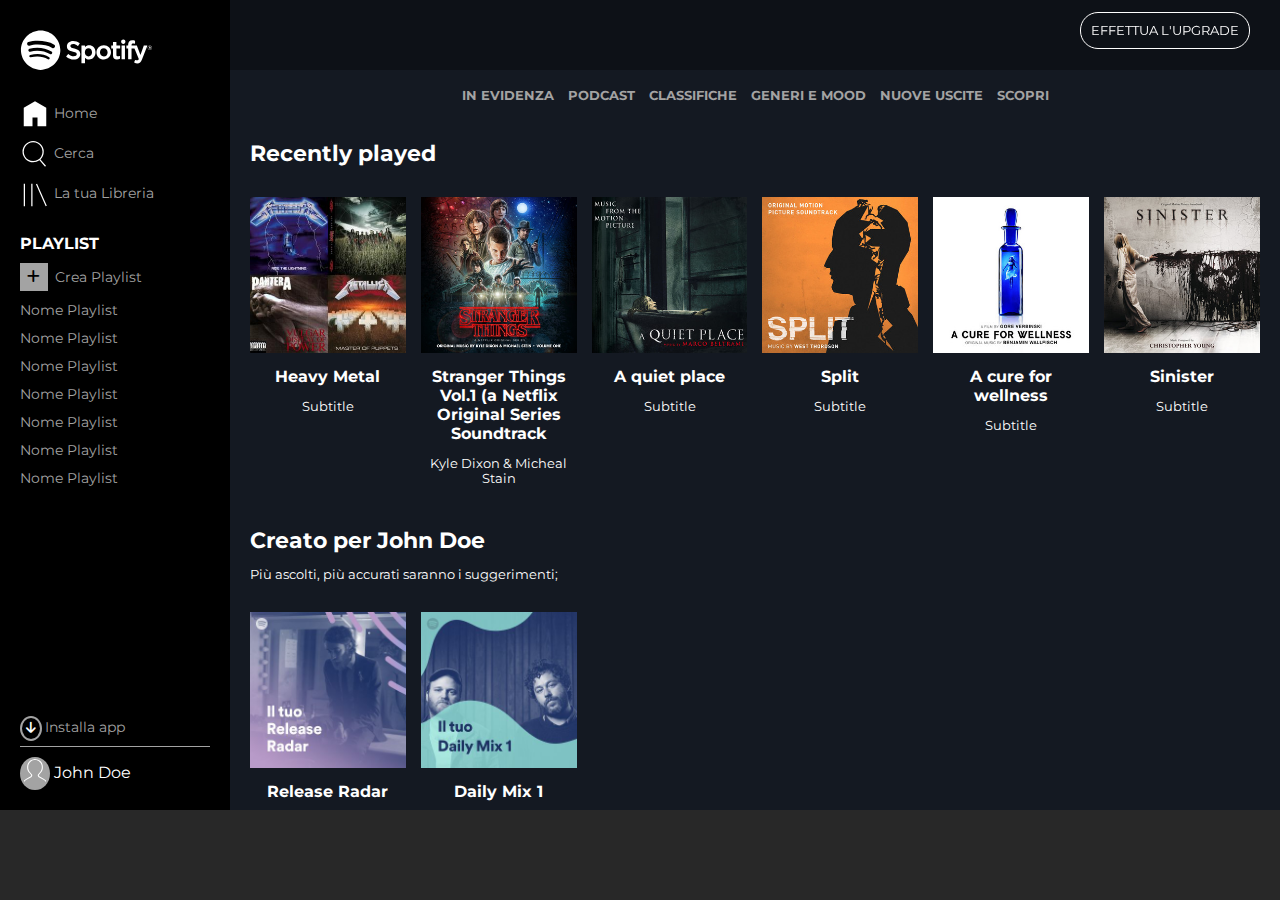
==== index.html @ 7d8a6189 "index+style: main" ====
<!DOCTYPE html>
<html lang="en">
<head>
    <meta charset="UTF-8">
    <meta http-equiv="X-UA-Compatible" content="IE=edge">
    <meta name="viewport" content="width=device-width, initial-scale=1.0">
    <link rel="preconnect" href="https://fonts.googleapis.com">
    <link rel="preconnect" href="https://fonts.gstatic.com" crossorigin>
    <link href="https://fonts.googleapis.com/css2?family=Montserrat:wght@400;500;600;700;800;900&display=swap" rel="stylesheet">
    <link rel="stylesheet" href="https://cdnjs.cloudflare.com/ajax/libs/font-awesome/6.0.0/css/all.min.css"> 
    <link rel="stylesheet" href="css/style.css">
    <title>Spotify</title>
    <link rel="icon" type="image/x-icon" href="img/favicon.ico">
</head>
<body>
    <div class="container">
        <div class="content-container">
            <aside>
                <div class="logo-box">
                    <div class="logo">
                        <img class="logo-big" src="img/logo.svg" alt="spotify logo">
                    </div>
                    <div class="logo-small">
                        <img src="img/logo-small.svg" alt="spotify logo small">
                    </div>

                </div>
                <div class="menu">
                    <ul>
                        <li> <img src="img/home.svg" alt="home"> <a href="#">Home</a href="#"></li>
                        <li> <img src="img/search.svg" alt="search"> <a href="#">Cerca</a href="#"></li>
                        <li> <img src="img/libreria.svg" alt="libreria">
                        <a href="#">La tua Libreria</a href="#"></li>
                    </ul>
                </div>
                <div class="playlist">
                    <h3>Playlist</h3>
                    <ul>
                        <li><a href="#"><i class="fa-solid fa-plus"></i> Crea Playlist</a></li>
                        <li><a href="#">Nome Playlist</a></li>
                        <li><a href="#">Nome Playlist</a></li>
                        <li><a href="#">Nome Playlist</a></li>
                        <li><a href="#">Nome Playlist</a></li>
                        <li><a href="#">Nome Playlist</a></li>
                        <li><a href="#">Nome Playlist</a></li>
                        <li><a href="#">Nome Playlist</a></li>
                    </ul>
                </div>
                <div class="user">
                    <div>
                        <i class="fa-solid fa-arrow-down"></i><a href="#">Installa app</a>
                    </div>
                    <div>
                        <img src="img/profile.svg" alt=""> <span>John Doe</span> 
                    </div>
                </div>
            </aside>
            <main>
                <div class="nav-top">
                    <div class="upgrade">
                        <span>Effettua l'upgrade</span>
                    </div>
                </div>
                <div class="main-content">
                    <nav>
                        <ul>
                            <li><a href="#">In evidenza</a></li>
                            <li><a href="#">Podcast</a></li>
                            <li><a href="#">Classifiche</a></li>
                            <li><a href="#">Generi e mood</a></li>
                            <li><a href="#">Nuove uscite</a></li>
                            <li><a href="#">Scopri</a></li>
                        </ul>
                    </nav>
                    <section>
                        <h1>Recently played</h1>
                        <div class="main-box">
                            <div class="card">
                                <div class="card-img">
                                    <img src="img/metal_lifting.jpg" alt="Heavy Metal">
                                </div>
                                <div class="card-text">
                                    <h2>Heavy Metal</h2>
                                    <p>Subtitle</p>
                                </div>
                            </div>
                            <div class="card">
                                <div class="card-img">
                                    <img src="img/stranger.jpeg" alt="Stranger Things">
                                </div>
                                <div class="card-text">
                                    <h2>Stranger Things Vol.1 (a Netflix Original Series Soundtrack</h2>
                                    <p>Kyle Dixon &#38; Micheal Stain</p>
                                </div>
                            </div>
                            <div class="card">
                                <div class="card-img">
                                    <img src="img/aquietplace.jpeg" alt="A quiet place">
                                </div>
                                <div class="card-text">
                                    <h2>A quiet place</h2>
                                    <p>Subtitle</p>
                                </div>
                            </div>
                            <div class="card">
                                <div class="card-img">
                                    <img src="img/split.jpeg" alt="Split">
                                </div>
                                <div class="card-text">
                                    <h2>Split</h2>
                                    <p>Subtitle</p>
                                </div>
                            </div>
                            <div class="card">
                                <div class="card-img">
                                    <img src="img/cure.jpeg" alt="A cure for wellness">
                                </div>
                                <div class="card-text">
                                    <h2>A cure for wellness</h2>
                                    <p>Subtitle</p>
                                </div>
                            </div>
                            <div class="card">
                                <div class="card-img">
                                    <img src="img/sinister.jpeg" alt="Sinister">
                                </div>
                                <div class="card-text">
                                    <h2>Sinister</h2>
                                    <p>Subtitle</p>
                                </div>
                            </div>
                        </div>
                    </section>
                    <section>
                        <h1>Creato per John Doe</h1>
                        <p>Pi&ugrave; ascolti, pi&ugrave; accurati saranno i suggerimenti;</p>
                        <div class="main-box">
                            <div class="card">
                                <div class="card-img">
                                    <img src="img/radar.jpeg" alt="Release Radar">
                                </div>
                                <div class="card-text">
                                    <h2>Release Radar</h2>
                                </div>
                            </div>
                            <div class="card">
                                <div class="card-img">
                                    <img src="img/mixdaily.jpeg" alt="Daily Mix 1">
                                </div>
                                <div class="card-text">
                                    <h2>Daily Mix 1</h2>
                                </div>
                            </div>
                        </div>
                    </section>
                    <section>
                        <h1>Artisti più popolari</h1>
                        <p>Pi&ugrave; ascolti, pi&ugrave; accurati saranno i suggerimenti;</p>
                        <div class="main-box">
                            <div class="card">
                                <div class="card-img">
                                    <img class="circle-img"  src="img/youg.jpeg" alt="Young and Beutiful">
                                </div>
                                <div class="card-text">
                                    <h2>Lana del Rey</h2>
                                </div>
                            </div>
                            <div class="card">
                                <div class="card-img">
                                    <img class="circle-img" src="img/einaudi.jpeg" alt="">
                                </div>
                                <div class="card-text">
                                    <h2>Ludovico Einaudi</h2>
                                </div>
                            </div>
                        </div>
                    </section>
                </div>
            </main>
        </div>
 
        <footer>
            <!-- tre div flex -->
        </footer>
    </div> 
 </body>
</html>
---- css/style.css ----
/* reset */
*{
    margin: 0;
    padding: 0;
    box-sizing: border-box;
}
/* general */
html{
    font-size: 16px;
}
body{
    /* min-width: 576px; */
    color: white;
    font-family: 'Montserrat', sans-serif;;
}
.container{
    height: 100vh;
    width: 100%;
}
/* contenitore principale */
.content-container{
    width: 100%;
    height: calc(100% - 90px);
    display: flex;
}
/* aside */
aside{
    width: 230px;
    padding: 20px;
    background-color: #000000;
    top: 0;
    left: 0;
    font-size: 0.9rem;
    position: relative;
}
aside a{
    color: #A3A3A3;
    text-decoration: none;
}
aside li{
    list-style: none;
    padding: 5px 0;
}
.logo{
    width: 70%;
}
.logo-box{
    position: relative;
}
aside>div{
    padding: 10px 0;
}
aside img{
    width: 100%;
}
.logo-small{
    display: none;
    width: 35px;
    position: absolute;
    top: 10px;
    left: 0;
}
.menu li img{
    width: 30px;
    vertical-align: middle;
}
.playlist{
    height: 50%;
    overflow-y: auto;
}
.playlist h3{
    text-transform: uppercase;
    padding-bottom: 5px;
    font-size: 1rem;
}
.playlist li .fa-plus{
    padding: 7px;
    margin-right: 3px;
    color: black;
    background-color: #A3A3A3;
}
.user{
    width: calc(100% - 40px);
    background-color: #000000;
    position: absolute;
    bottom: 0;
}
.user .fa-arrow-down{
    font-size: 0.8rem;
    margin-right: 3px;
    border: 2px solid #A3A3A3;
    border-radius: 50%;
    padding: 4px
}
.user div:first-child{
    padding: 5px 0;
    border-bottom: 1px solid #A3A3A3;
}
.user div:last-child{
    padding: 10px 0;
    font-size: 1rem;
}
.user img{
    vertical-align: middle;
    width: 30px;
    padding: 2px;
    border-radius: 50%;
    background-color: #A3A3A3;
}
/* main */
main{
    width: calc(100% - 230px);
    background-color: #141922;
}
.nav-top{
    width: calc(100% - 230px);
    height: 70px;
    position: fixed;
    top: 0;
    right: 0;
    z-index: 1000;
    background-color: rgba(0, 0, 0, 0.3)
}
.nav-top .upgrade{
    padding: 10px;
    text-transform: uppercase;
    border: 1px solid white;
    border-radius: 18px;
    font-size: 0.8rem;
    position: absolute;
    top: 12px;
    right: 30px;
}
/* main content */
.main-content{
    height: 100%;
    width: 100%;
    overflow-y: auto;
    padding-top: 70px;
}
main h1{
    font-size: 1.4rem;
}
main h2{
    font-size: 1rem;
    padding-top: 10px;
}
main p{
    font-size: 0.8rem;
    padding-top: 13px;
}
main nav{
    padding: 10px 0;
    text-align: center;
}
main nav li{
    display: inline-block;
    margin: 5px;
}
main nav a{
    color: #A3A3A3;
    font-size: 0.8rem;
    font-weight: 700;
    text-transform: uppercase;
    text-decoration: none;
}
.main-content section{
    padding: 20px;
}
.main-content .main-box{
    width: 100%;
    padding-top: 30px;
    display: flex;
    flex-flow: row wrap;
    gap: 15px;
}
.main-box .card{
    width: calc((100% - 75px) / 6);
}
.card .card-img{
    width: 100%;
}
.card-img img{
    width: 100%;
}
.card .circle-img{
    border-radius: 50%;
}
.card .card-text{
    text-align: center;
}
/* footer */
footer{
    height: 90px;
    width: 100%;
    background-color: #282828;
    position: fixed;
    bottom: 0;
    left: 0;
}

/* media query */
@media screen and (max-width: 992px){
    .main-box .card{
        width: calc((100% - 75px) / 4);
    }
}
@media screen and (max-width: 768px){
    .main-box .card{
        width: calc((100% - 75px) / 4);
    }
}
@media screen and (max-width: 576px){
    aside{
        width: 70px;
        text-align: center;
    }
    .logo{
        visibility: hidden;
    }
    .logo-small{
        display: block;
    }
    .menu ul{
        padding-top: 15px;
    }
    .menu a, .playlist, .user span, .user a{
        display: none;
    }
    .user div:first-child{
        border-bottom: none;
    }
    .user img, .user .fa-arrow-down{
        display: inline-block;
        margin-right: 0;
    }
    main{
        width: calc(100% - 70px);
    }
    .nav-top{
        width: calc(100% - 70px);
    }
    .main-box .card{
        width: calc((100% - 75px) / 2);
    }
}
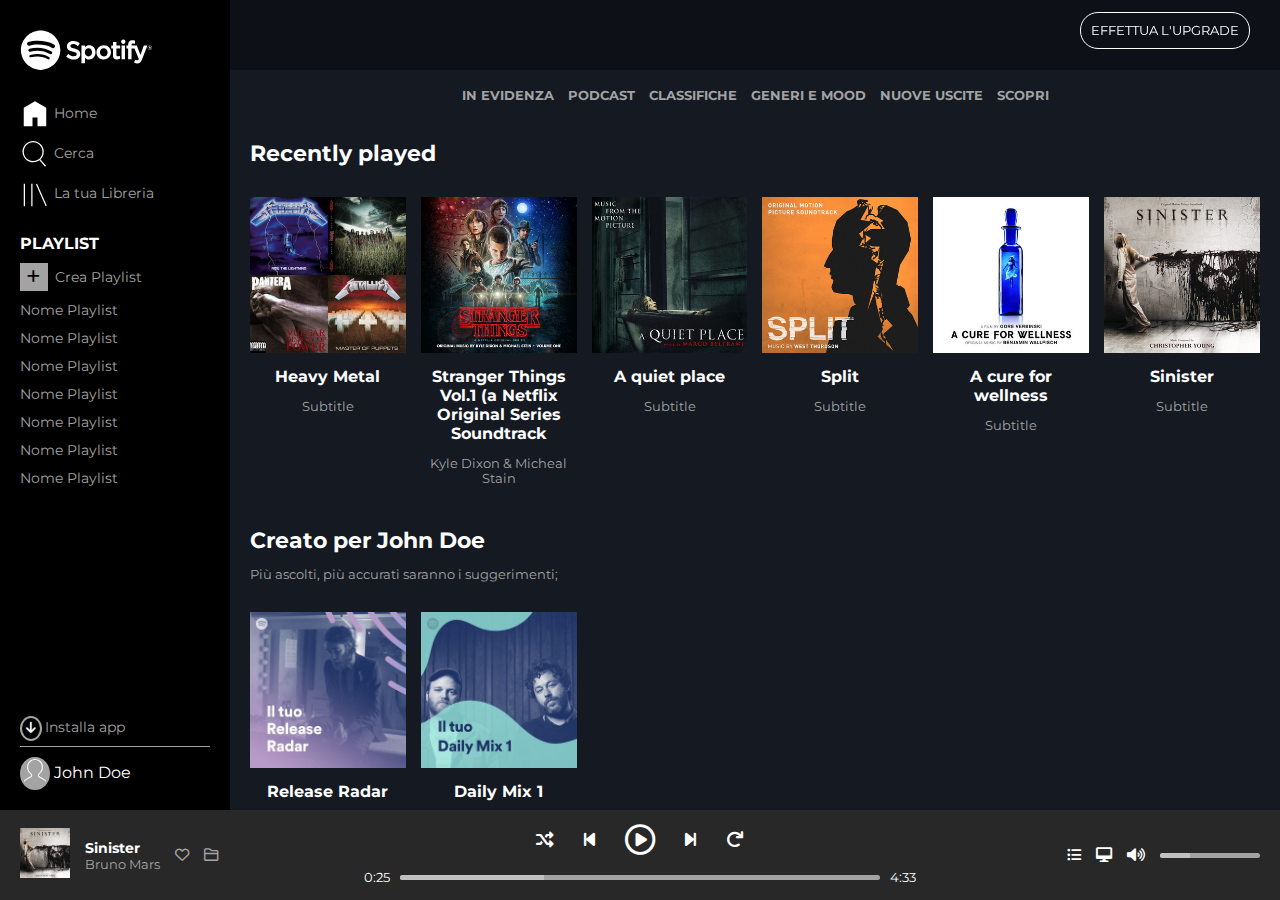
==== commit 159b42ba: "index+style: footer" ====
--- a/index.html
+++ b/index.html
@@ -180,7 +180,42 @@
         </div>
  
         <footer>
-            <!-- tre div flex -->
+            <div class="left box flex-container">
+                <div class="image">
+                    <img src="img/sinister.jpeg" alt="Sinister">
+                </div>
+                <div class="title">
+                    <h4>Sinister</h4>
+                    <p>Bruno Mars</p>
+                </div>
+                <i class="fa-regular fa-heart"></i>
+                <i class="fa-regular fa-folder"></i>
+            </div>
+            <div class="center flex-container">
+                <div class="center-up flex-container">
+                    <i class="fa-solid fa-shuffle"></i>
+                    <i class="fa-solid fa-backward-step"></i>
+                    <i class="fa-regular fa-circle-play"></i>
+                    <i class="fa-solid fa-forward-step"></i>
+                    <i class="fa-solid fa-arrow-rotate-right"></i>
+                </div>
+                <div class="center-down flex-container">
+                    <span>0:25</span>
+                    <div class="progress-bar">
+                        <div class="progress"></div>
+                    </div>
+                    <span>4:33</span>
+                </div>
+            </div>
+            <div class="right box flex-container">
+                <i class="fa-solid fa-list-ul"></i>
+                <i class="fa-solid fa-desktop"></i>
+                <i class="fa-solid fa-volume-high"></i>
+                <div class="progress-bar">
+                    <div class="progress"></div>
+                </div>
+
+            </div>
         </footer>
     </div> 
  </body>
--- a/css/style.css
+++ b/css/style.css
@@ -148,6 +148,7 @@
 main p{
     font-size: 0.8rem;
     padding-top: 13px;
+    color: #A3A3A3;
 }
 main nav{
     padding: 10px 0;
@@ -193,10 +194,75 @@
 footer{
     height: 90px;
     width: 100%;
+    font-size: 0.9rem;
     background-color: #282828;
     position: fixed;
     bottom: 0;
     left: 0;
+    display: flex;
+    align-items: center;
+}
+.flex-container{
+    display: flex;
+}
+footer .box{
+    width: 25%;
+    align-items: center;
+    gap: 15px;
+    margin: 0 20px;
+}
+footer .left p{
+    font-size: 0.8rem;
+}
+footer .left p, footer .left .fa-regular{
+    color: #A3A3A3;
+}
+footer .left .image{
+    width: 50px;
+}
+.left img{
+    width: 100%;
+}
+footer .center{
+    width: 50%;
+    flex-flow: column wrap;
+    align-items: center;
+    gap: 15px;
+}
+.center-up{
+    gap: 30px;
+    font-size: 1.1rem;
+    align-items: center;
+}
+.center-up .fa-circle-play{
+    font-size: 1.9rem;
+}
+.center-down{
+    width: 100%;
+    justify-content: center;
+    align-items: center;
+    gap: 10px;
+    font-size: 0.8rem;
+}
+.progress-bar{
+    height: 5px;
+    background-color: #A3A3A3;
+    border-radius: 3px;
+    overflow: hidden;
+}
+.progress-bar .progress{
+    width: 30%;
+    height: 5px;
+    background-color: #C1C1C1;
+}
+.center-down .progress-bar{
+    width: 80%;
+}
+footer .right{
+    justify-content: flex-end;
+}
+footer .right .progress-bar{
+    width: 100px;
 }
 
 /* media query */
@@ -209,6 +275,18 @@
     .main-box .card{
         width: calc((100% - 75px) / 4);
     }
+    footer .title{
+        display: none;
+    }
+    .left .fa-regular{
+        display: none;
+    }
+    .right .progress-bar, .right .fa-list-ul, .right .fa-desktop{
+        display: none;
+    }
+    .progress-bar{
+        width: 80%;
+    }
 }
 @media screen and (max-width: 576px){
     aside{
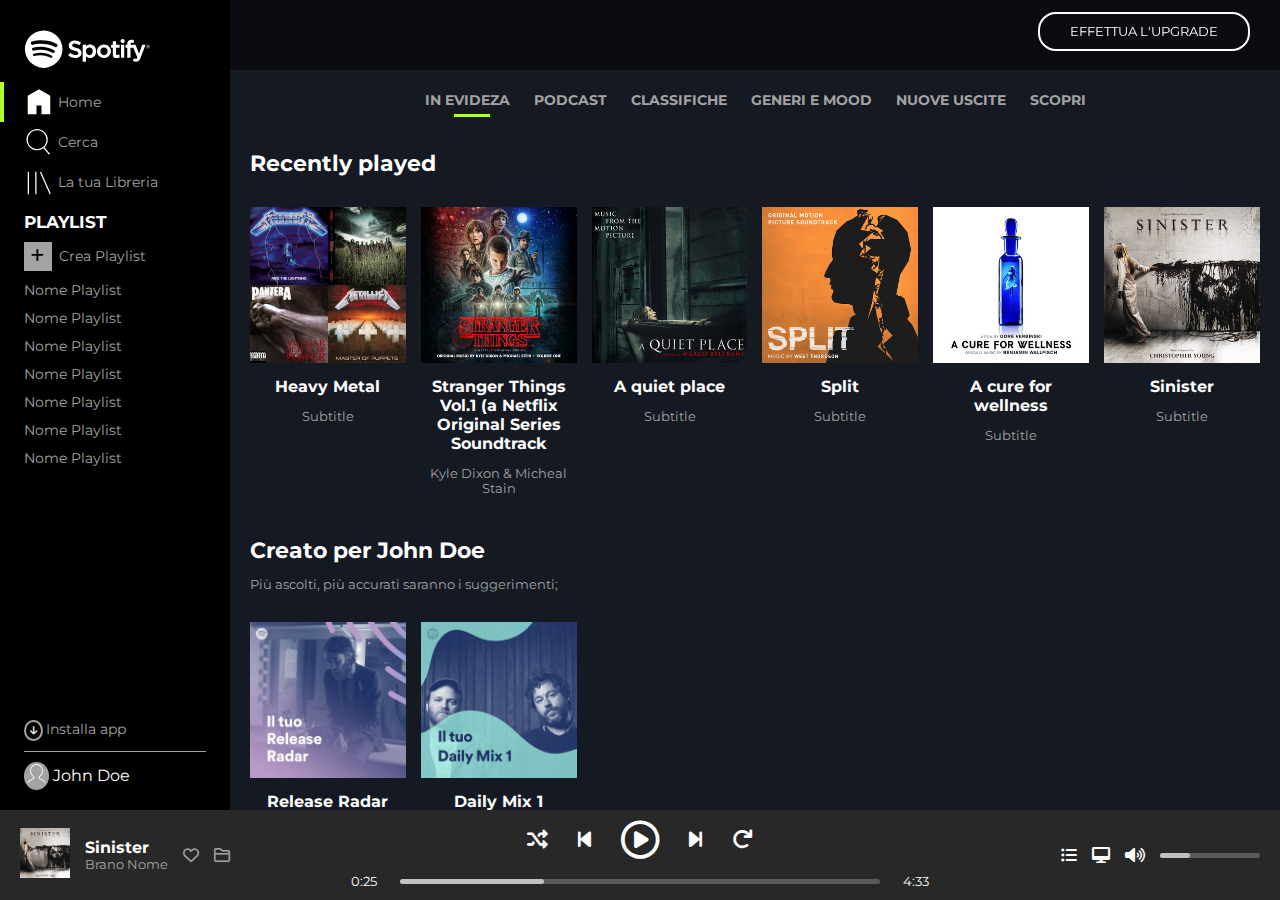
==== commit 04d91664: "index+style: hover + animation" ====
--- a/index.html
+++ b/index.html
@@ -27,7 +27,7 @@
                 </div>
                 <div class="menu">
                     <ul>
-                        <li> <img src="img/home.svg" alt="home"> <a href="#">Home</a href="#"></li>
+                        <li class="active"> <img src="img/home.svg" alt="home"> <a href="#">Home</a href="#"></li>
                         <li> <img src="img/search.svg" alt="search"> <a href="#">Cerca</a href="#"></li>
                         <li> <img src="img/libreria.svg" alt="libreria">
                         <a href="#">La tua Libreria</a href="#"></li>
@@ -58,18 +58,18 @@
             <main>
                 <div class="nav-top">
                     <div class="upgrade">
-                        <span>Effettua l'upgrade</span>
+                        <a href="#">Effettua l'upgrade</a>
                     </div>
                 </div>
                 <div class="main-content">
                     <nav>
                         <ul>
-                            <li><a href="#">In evidenza</a></li>
-                            <li><a href="#">Podcast</a></li>
-                            <li><a href="#">Classifiche</a></li>
-                            <li><a href="#">Generi e mood</a></li>
-                            <li><a href="#">Nuove uscite</a></li>
-                            <li><a href="#">Scopri</a></li>
+                            <li><a href="#">In e<span class="active">vide</span>za</a></li>
+                            <li><a href="#">Po<span>dca</span>st</a></li>
+                            <li><a href="#">Cla<span>ssifi</span>che</a></li>
+                            <li><a href="#">Gener<span>i e m</span>ood</a></li>
+                            <li><a href="#">Nuov<span>e us</span>cite</a></li>
+                            <li><a href="#">S<span>copr</span>i</a></li>
                         </ul>
                     </nav>
                     <section>
@@ -78,6 +78,7 @@
                             <div class="card">
                                 <div class="card-img">
                                     <img src="img/metal_lifting.jpg" alt="Heavy Metal">
+                                    <div class="card-img-change"><i class="fa-regular fa-circle-play"></i></div>
                                 </div>
                                 <div class="card-text">
                                     <h2>Heavy Metal</h2>
@@ -87,6 +88,7 @@
                             <div class="card">
                                 <div class="card-img">
                                     <img src="img/stranger.jpeg" alt="Stranger Things">
+                                    <div class="card-img-change"><i class="fa-regular fa-circle-play"></i></div>
                                 </div>
                                 <div class="card-text">
                                     <h2>Stranger Things Vol.1 (a Netflix Original Series Soundtrack</h2>
@@ -96,6 +98,7 @@
                             <div class="card">
                                 <div class="card-img">
                                     <img src="img/aquietplace.jpeg" alt="A quiet place">
+                                    <div class="card-img-change"><i class="fa-regular fa-circle-play"></i></div>
                                 </div>
                                 <div class="card-text">
                                     <h2>A quiet place</h2>
@@ -105,6 +108,7 @@
                             <div class="card">
                                 <div class="card-img">
                                     <img src="img/split.jpeg" alt="Split">
+                                    <div class="card-img-change"><i class="fa-regular fa-circle-play"></i></div>
                                 </div>
                                 <div class="card-text">
                                     <h2>Split</h2>
@@ -114,6 +118,7 @@
                             <div class="card">
                                 <div class="card-img">
                                     <img src="img/cure.jpeg" alt="A cure for wellness">
+                                    <div class="card-img-change"><i class="fa-regular fa-circle-play"></i></div>
                                 </div>
                                 <div class="card-text">
                                     <h2>A cure for wellness</h2>
@@ -123,6 +128,7 @@
                             <div class="card">
                                 <div class="card-img">
                                     <img src="img/sinister.jpeg" alt="Sinister">
+                                    <div class="card-img-change"><i class="fa-regular fa-circle-play"></i></div>
                                 </div>
                                 <div class="card-text">
                                     <h2>Sinister</h2>
@@ -138,6 +144,7 @@
                             <div class="card">
                                 <div class="card-img">
                                     <img src="img/radar.jpeg" alt="Release Radar">
+                                    <div class="card-img-change"><i class="fa-regular fa-circle-play"></i></div>
                                 </div>
                                 <div class="card-text">
                                     <h2>Release Radar</h2>
@@ -146,6 +153,7 @@
                             <div class="card">
                                 <div class="card-img">
                                     <img src="img/mixdaily.jpeg" alt="Daily Mix 1">
+                                    <div class="card-img-change"><i class="fa-regular fa-circle-play"></i></div>
                                 </div>
                                 <div class="card-text">
                                     <h2>Daily Mix 1</h2>
@@ -160,6 +168,7 @@
                             <div class="card">
                                 <div class="card-img">
                                     <img class="circle-img"  src="img/youg.jpeg" alt="Young and Beutiful">
+                                    <div class="card-img-change circle-change"><i class="fa-regular fa-circle-play"></i></div>
                                 </div>
                                 <div class="card-text">
                                     <h2>Lana del Rey</h2>
@@ -168,6 +177,7 @@
                             <div class="card">
                                 <div class="card-img">
                                     <img class="circle-img" src="img/einaudi.jpeg" alt="">
+                                    <div class="card-img-change circle-change"><i class="fa-regular fa-circle-play"></i></div>
                                 </div>
                                 <div class="card-text">
                                     <h2>Ludovico Einaudi</h2>
@@ -186,7 +196,7 @@
                 </div>
                 <div class="title">
                     <h4>Sinister</h4>
-                    <p>Bruno Mars</p>
+                    <p>Brano Nome</p>
                 </div>
                 <i class="fa-regular fa-heart"></i>
                 <i class="fa-regular fa-folder"></i>
@@ -202,7 +212,9 @@
                 <div class="center-down flex-container">
                     <span>0:25</span>
                     <div class="progress-bar">
-                        <div class="progress"></div>
+                        <div class="progress">
+                            <div class="circle"></div>
+                        </div>
                     </div>
                     <span>4:33</span>
                 </div>
@@ -211,8 +223,15 @@
                 <i class="fa-solid fa-list-ul"></i>
                 <i class="fa-solid fa-desktop"></i>
                 <i class="fa-solid fa-volume-high"></i>
+                <div class="vertical-bar progress-bar">
+                    <div class="vertical-progress progress">
+                        <div class="vertical-circle circle"></div>
+                    </div>
+                </div>
                 <div class="progress-bar">
-                    <div class="progress"></div>
+                    <div class="progress">
+                        <div class="circle"></div>
+                    </div>
                 </div>
 
             </div>
--- a/css/style.css
+++ b/css/style.css
@@ -9,12 +9,14 @@
     font-size: 16px;
 }
 body{
-    /* min-width: 576px; */
     color: white;
     font-family: 'Montserrat', sans-serif;;
 }
 .container{
     height: 100vh;
+    width: 100%;
+}
+img{
     width: 100%;
 }
 /* contenitore principale */
@@ -26,12 +28,12 @@
 /* aside */
 aside{
     width: 230px;
-    padding: 20px;
+    padding-top: 20px;
+    font-size: 0.9rem;
     background-color: #000000;
+    position: relative;
     top: 0;
     left: 0;
-    font-size: 0.9rem;
-    position: relative;
 }
 aside a{
     color: #A3A3A3;
@@ -41,29 +43,41 @@
     list-style: none;
     padding: 5px 0;
 }
+.logo-box, .playlist, .user{
+    padding: 10px 24px;
+}
+/* logo */
 .logo{
     width: 70%;
 }
 .logo-box{
     position: relative;
-}
-aside>div{
-    padding: 10px 0;
-}
-aside img{
-    width: 100%;
 }
 .logo-small{
     display: none;
     width: 35px;
     position: absolute;
     top: 10px;
-    left: 0;
-}
+}
+/* menu */
 .menu li img{
     width: 30px;
     vertical-align: middle;
 }
+.menu li{
+    padding: 5px 20px;
+    border-left: 4px solid transparent;
+}
+.menu a{
+    vertical-align: middle;
+}
+.menu li.active{
+    border-left: 4px solid #ADFF2F;
+}
+.menu li:hover{
+    border-left: 4px solid #ADFF2F;
+}
+/* playlist */
 .playlist{
     height: 50%;
     overflow-y: auto;
@@ -71,7 +85,6 @@
 .playlist h3{
     text-transform: uppercase;
     padding-bottom: 5px;
-    font-size: 1rem;
 }
 .playlist li .fa-plus{
     padding: 7px;
@@ -79,39 +92,53 @@
     color: black;
     background-color: #A3A3A3;
 }
+/* .user */
 .user{
-    width: calc(100% - 40px);
+    width: 100%;
     background-color: #000000;
     position: absolute;
+    left: 0;
     bottom: 0;
 }
 .user .fa-arrow-down{
-    font-size: 0.8rem;
+    font-size: 0.6rem;
     margin-right: 3px;
     border: 2px solid #A3A3A3;
     border-radius: 50%;
     padding: 4px
 }
+.user div{
+    padding: 10px 0;
+}
 .user div:first-child{
-    padding: 5px 0;
     border-bottom: 1px solid #A3A3A3;
-}
-.user div:last-child{
-    padding: 10px 0;
-    font-size: 1rem;
 }
 .user img{
     vertical-align: middle;
-    width: 30px;
+    width: 25px;
     padding: 2px;
     border-radius: 50%;
     background-color: #A3A3A3;
 }
+.user span{
+    font-size: 1rem;
+    vertical-align: middle;
+}
+/* hover aside */
+aside a:hover{
+    color: white;
+}
+aside a:hover .fa-solid{
+    background-color: white;
+}
+/* /aside */
+
 /* main */
 main{
     width: calc(100% - 230px);
     background-color: #141922;
 }
+/* .nav-top */
 .nav-top{
     width: calc(100% - 230px);
     height: 70px;
@@ -119,17 +146,26 @@
     top: 0;
     right: 0;
     z-index: 1000;
-    background-color: rgba(0, 0, 0, 0.3)
+    background-color: rgba(0, 0, 0, 0.5)
 }
 .nav-top .upgrade{
-    padding: 10px;
+    padding: 10px 30px;
     text-transform: uppercase;
-    border: 1px solid white;
+    border: 2px solid white;
     border-radius: 18px;
     font-size: 0.8rem;
     position: absolute;
     top: 12px;
     right: 30px;
+    transition: all 0.8s;
+}
+.nav-top .upgrade a{
+    color: white;
+    text-decoration: none;
+}
+/* nav-top hover */
+.nav-top .upgrade:hover{
+    transform: scale(1.1);
 }
 /* main content */
 .main-content{
@@ -150,24 +186,33 @@
     padding-top: 13px;
     color: #A3A3A3;
 }
-main nav{
-    padding: 10px 0;
+/* nav */
+.main-content nav{
     text-align: center;
 }
-main nav li{
+.main-content nav li{
     display: inline-block;
-    margin: 5px;
-}
-main nav a{
+    padding: 20px 10px;
+}
+.main-content nav a{
     color: #A3A3A3;
-    font-size: 0.8rem;
+    font-size: 0.9rem;
     font-weight: 700;
     text-transform: uppercase;
     text-decoration: none;
 }
+.main-content nav li span{
+    padding-bottom: 5px;
+    border-bottom: 3px solid transparent;
+}
+.main-content nav li .active{
+    border-bottom: 3px solid #ADFF2F;
+}
+/* section */
 .main-content section{
     padding: 20px;
 }
+/* main-box */
 .main-content .main-box{
     width: 100%;
     padding-top: 30px;
@@ -178,11 +223,30 @@
 .main-box .card{
     width: calc((100% - 75px) / 6);
 }
-.card .card-img{
-    width: 100%;
-}
-.card-img img{
-    width: 100%;
+.card-img{
+    width: 100%;
+    position: relative;
+}
+.card-img-change{
+    display: none;
+    width: 100%;
+    height: 100%;
+    text-align: center;
+    font-size: 4rem;
+    line-height: 100%;
+    background-color: rgba(0, 0, 0, 0.5);
+    position: absolute;
+    top: 0;
+    left: 0;
+}
+.circle-change{
+    border-radius: 50%;
+}
+.card-img-change .fa-regular{
+    position: absolute;
+    top: 50%;
+    left: 50%;
+    transform: translate(-50%, -50%);
 }
 .card .circle-img{
     border-radius: 50%;
@@ -190,11 +254,22 @@
 .card .card-text{
     text-align: center;
 }
+/* main-content hover */
+.main-content nav a:hover{
+    color: white;
+}
+.main-content nav li:hover span{
+    border-bottom: 3px solid #ADFF2F;
+}
+.card-img:hover .card-img-change{
+    display: block;
+}
+/* /main */
+
 /* footer */
 footer{
     height: 90px;
     width: 100%;
-    font-size: 0.9rem;
     background-color: #282828;
     position: fixed;
     bottom: 0;
@@ -204,13 +279,17 @@
 }
 .flex-container{
     display: flex;
+    align-items: center;
 }
 footer .box{
     width: 25%;
-    align-items: center;
     gap: 15px;
     margin: 0 20px;
 }
+footer .fa-regular, footer .fa-solid, footer .title p{
+    cursor: pointer;
+}
+/* left */
 footer .left p{
     font-size: 0.8rem;
 }
@@ -220,51 +299,98 @@
 footer .left .image{
     width: 50px;
 }
-.left img{
-    width: 100%;
-}
+/* center */
 footer .center{
     width: 50%;
     flex-flow: column wrap;
-    align-items: center;
     gap: 15px;
 }
 .center-up{
     gap: 30px;
-    font-size: 1.1rem;
-    align-items: center;
+    font-size: 1.3rem;
 }
 .center-up .fa-circle-play{
-    font-size: 1.9rem;
+    font-size: 2.4rem;
 }
 .center-down{
     width: 100%;
-    justify-content: center;
-    align-items: center;
-    gap: 10px;
+    justify-content: space-around;
     font-size: 0.8rem;
 }
 .progress-bar{
     height: 5px;
-    background-color: #A3A3A3;
+    background-color: #5A5A5A;
     border-radius: 3px;
-    overflow: hidden;
+    cursor: pointer;
+}
+.center-down .progress-bar{
+    width: 80%;
 }
 .progress-bar .progress{
     width: 30%;
-    height: 5px;
+    height: 100%;
+    border-radius: 3px;
     background-color: #C1C1C1;
-}
-.center-down .progress-bar{
-    width: 80%;
-}
+    position: relative;
+}
+.progress-bar .progress .circle{
+    display: none;
+    background-color: white;
+    width: 15px;
+    height: 15px;
+    border-radius: 50%;
+    position: absolute;
+    right: 0;
+    top: -5px;
+}
+.center-down .progress{
+    animation: music-time 100s linear infinite;
+}
+@keyframes music-time{
+    from{width: 0;}
+    to{width: 100%;}
+}
+/* right */
 footer .right{
     justify-content: flex-end;
 }
 footer .right .progress-bar{
     width: 100px;
 }
-
+/* vertical-bar */
+footer .right .vertical-bar{
+    display: none;
+    width: 5px;
+    height: 70px;
+}
+footer .vertical-bar .vertical-progress{
+    width: 100%;
+    height: 50%;
+}
+.vertical-bar .vertical-progress .vertical-circle{
+    right: -5px;
+    top: 50%;
+}
+/* footer hover */
+footer .title p:hover{
+    text-decoration: underline;
+}
+footer .title p:hover, footer .left .fa-regular:hover{
+    color: white;
+}
+footer .center .fa-regular:hover :not(.fa-circle-play), footer .center .fa-solid:hover, footer .right .fa-solid:hover{
+    color: #ADFF2F;
+}
+.progress-bar .progress:hover{
+    background-color: #ADFF2F;
+}
+.progress-bar .progress:hover .circle{
+    display: block;
+}
+.center-up .fa-circle-play:hover{
+    transform: scale(1.2);
+}
+/* /footer */
 /* media query */
 @media screen and (max-width: 992px){
     .main-box .card{
@@ -287,12 +413,18 @@
     .progress-bar{
         width: 80%;
     }
+    footer .right .vertical-bar{
+        display: block;
+    }
 }
 @media screen and (max-width: 576px){
     aside{
         width: 70px;
         text-align: center;
     }
+    .logo-box{
+        padding: 10px 18px;
+    }
     .logo{
         visibility: hidden;
     }
@@ -301,6 +433,14 @@
     }
     .menu ul{
         padding-top: 15px;
+    }
+    .menu li, .menu li.active{
+        border: none;
+    }
+    .menu li:hover{
+        border: none;
+        transform: scale(1.2);
+        cursor: pointer;
     }
     .menu a, .playlist, .user span, .user a{
         display: none;
@@ -312,6 +452,10 @@
         display: inline-block;
         margin-right: 0;
     }
+    .user .fa-arrow-down:hover{
+        transform: scale(1.2);
+        cursor: pointer;
+    }
     main{
         width: calc(100% - 70px);
     }
@@ -321,4 +465,5 @@
     .main-box .card{
         width: calc((100% - 75px) / 2);
     }
+
 }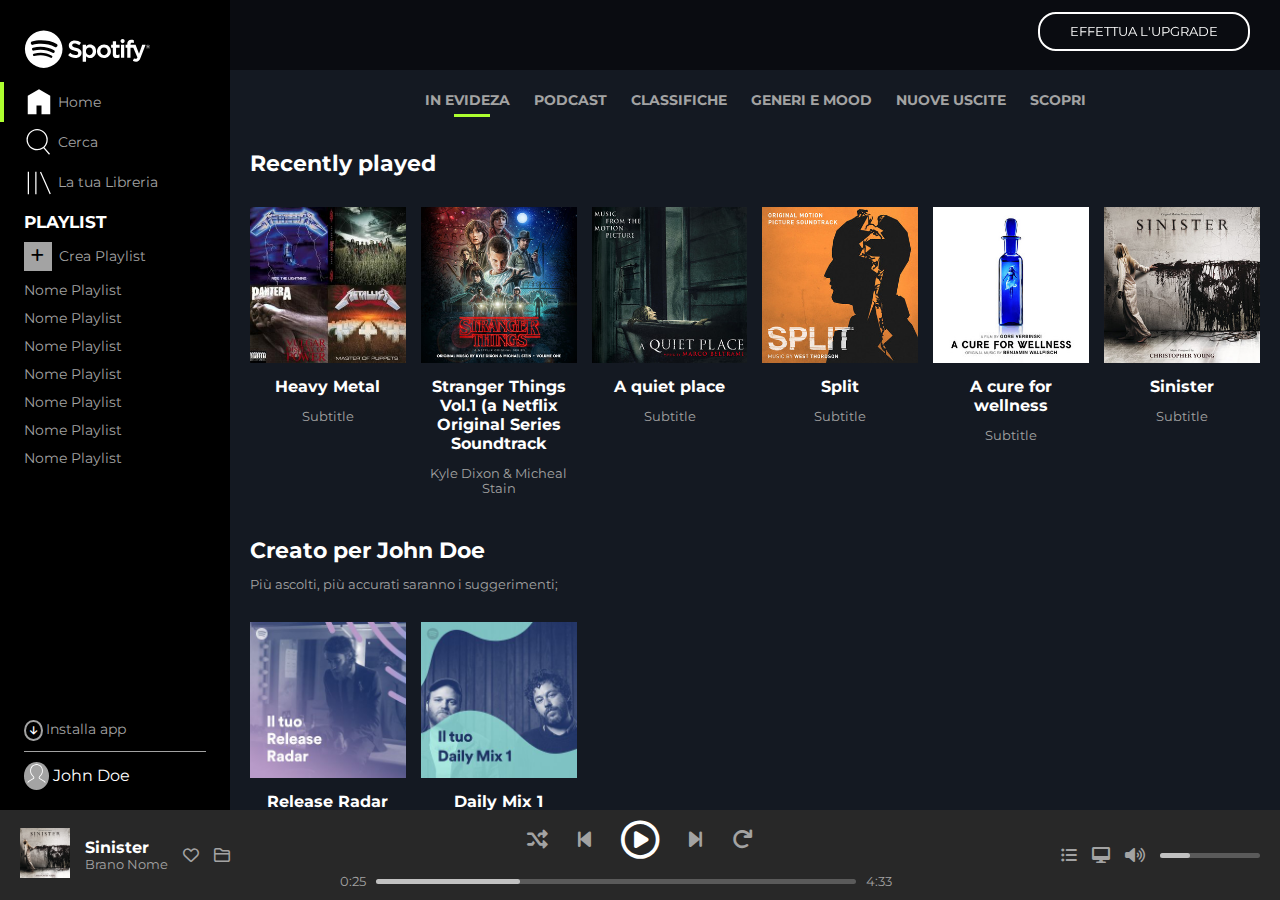
==== commit 8f00f17e: "index+style: miglioramenti + hover" ====
--- a/index.html
+++ b/index.html
@@ -23,8 +23,8 @@
                     <div class="logo-small">
                         <img src="img/logo-small.svg" alt="spotify logo small">
                     </div>
-
-                </div>
+                </div>
+
                 <div class="menu">
                     <ul>
                         <li class="active"> <img src="img/home.svg" alt="home"> <a href="#">Home</a href="#"></li>
@@ -33,6 +33,7 @@
                         <a href="#">La tua Libreria</a href="#"></li>
                     </ul>
                 </div>
+
                 <div class="playlist">
                     <h3>Playlist</h3>
                     <ul>
@@ -46,6 +47,7 @@
                         <li><a href="#">Nome Playlist</a></li>
                     </ul>
                 </div>
+
                 <div class="user">
                     <div>
                         <i class="fa-solid fa-arrow-down"></i><a href="#">Installa app</a>
@@ -55,13 +57,17 @@
                     </div>
                 </div>
             </aside>
+
             <main>
+
                 <div class="nav-top">
                     <div class="upgrade">
                         <a href="#">Effettua l'upgrade</a>
                     </div>
                 </div>
+
                 <div class="main-content">
+
                     <nav>
                         <ul>
                             <li><a href="#">In e<span class="active">vide</span>za</a></li>
@@ -72,6 +78,7 @@
                             <li><a href="#">S<span>copr</span>i</a></li>
                         </ul>
                     </nav>
+
                     <section>
                         <h1>Recently played</h1>
                         <div class="main-box">
@@ -85,6 +92,7 @@
                                     <p>Subtitle</p>
                                 </div>
                             </div>
+
                             <div class="card">
                                 <div class="card-img">
                                     <img src="img/stranger.jpeg" alt="Stranger Things">
@@ -95,6 +103,7 @@
                                     <p>Kyle Dixon &#38; Micheal Stain</p>
                                 </div>
                             </div>
+
                             <div class="card">
                                 <div class="card-img">
                                     <img src="img/aquietplace.jpeg" alt="A quiet place">
@@ -105,6 +114,7 @@
                                     <p>Subtitle</p>
                                 </div>
                             </div>
+
                             <div class="card">
                                 <div class="card-img">
                                     <img src="img/split.jpeg" alt="Split">
@@ -115,6 +125,7 @@
                                     <p>Subtitle</p>
                                 </div>
                             </div>
+
                             <div class="card">
                                 <div class="card-img">
                                     <img src="img/cure.jpeg" alt="A cure for wellness">
@@ -125,6 +136,7 @@
                                     <p>Subtitle</p>
                                 </div>
                             </div>
+
                             <div class="card">
                                 <div class="card-img">
                                     <img src="img/sinister.jpeg" alt="Sinister">
@@ -137,6 +149,7 @@
                             </div>
                         </div>
                     </section>
+
                     <section>
                         <h1>Creato per John Doe</h1>
                         <p>Pi&ugrave; ascolti, pi&ugrave; accurati saranno i suggerimenti;</p>
@@ -150,6 +163,7 @@
                                     <h2>Release Radar</h2>
                                 </div>
                             </div>
+
                             <div class="card">
                                 <div class="card-img">
                                     <img src="img/mixdaily.jpeg" alt="Daily Mix 1">
@@ -174,6 +188,7 @@
                                     <h2>Lana del Rey</h2>
                                 </div>
                             </div>
+
                             <div class="card">
                                 <div class="card-img">
                                     <img class="circle-img" src="img/einaudi.jpeg" alt="">
@@ -201,6 +216,7 @@
                 <i class="fa-regular fa-heart"></i>
                 <i class="fa-regular fa-folder"></i>
             </div>
+
             <div class="center flex-container">
                 <div class="center-up flex-container">
                     <i class="fa-solid fa-shuffle"></i>
@@ -209,6 +225,7 @@
                     <i class="fa-solid fa-forward-step"></i>
                     <i class="fa-solid fa-arrow-rotate-right"></i>
                 </div>
+
                 <div class="center-down flex-container">
                     <span>0:25</span>
                     <div class="progress-bar">
@@ -220,20 +237,34 @@
                 </div>
             </div>
             <div class="right box flex-container">
+
                 <i class="fa-solid fa-list-ul"></i>
                 <i class="fa-solid fa-desktop"></i>
+                <!-- connect -->
+                <div class="connect">
+                    <h1>Connetti a un dispositivo</h1>
+                    <div>
+                        <i class="fa-solid fa-laptop"></i>
+                        <i class="fa-solid fa-mobile-screen-button"></i>
+                        <i class="fa-solid fa-tv"></i>
+                    </div>
+                    <p>Riproduci e ascolta Spotify su tutti i dispositivi. Avvia Spotify su un altro dispositivo e apparirà magicamente qui.</p>
+                    <div class="info"><a href="#">Ulteriori informazioni</a> </div>
+                </div>
+                <!-- /connect -->
                 <i class="fa-solid fa-volume-high"></i>
+
+                <div class="progress-bar">
+                    <div class="progress">
+                        <div class="circle"></div>
+                    </div>
+                </div>
+
                 <div class="vertical-bar progress-bar">
                     <div class="vertical-progress progress">
                         <div class="vertical-circle circle"></div>
                     </div>
                 </div>
-                <div class="progress-bar">
-                    <div class="progress">
-                        <div class="circle"></div>
-                    </div>
-                </div>
-
             </div>
         </footer>
     </div> 
--- a/css/style.css
+++ b/css/style.css
@@ -270,6 +270,7 @@
 footer{
     height: 90px;
     width: 100%;
+    color: #A3A3A3;
     background-color: #282828;
     position: fixed;
     bottom: 0;
@@ -290,11 +291,11 @@
     cursor: pointer;
 }
 /* left */
+footer .left h4{
+    color: white;
+}
 footer .left p{
     font-size: 0.8rem;
-}
-footer .left p, footer .left .fa-regular{
-    color: #A3A3A3;
 }
 footer .left .image{
     width: 50px;
@@ -311,10 +312,11 @@
 }
 .center-up .fa-circle-play{
     font-size: 2.4rem;
+    color: white;
 }
 .center-down{
     width: 100%;
-    justify-content: space-around;
+    gap: 10px;
     font-size: 0.8rem;
 }
 .progress-bar{
@@ -357,6 +359,42 @@
 footer .right .progress-bar{
     width: 100px;
 }
+.right .connect{
+    visibility: hidden;
+    background-color: #282828;
+    width: 350px;
+    height: 500px;
+    padding: 15px;
+    text-align: center;
+    display: flex;
+    flex-flow: column wrap;
+    justify-content: space-around;
+    align-items: center;
+    position: absolute;
+    bottom: 100px;
+    right: 50px;
+}
+.right .connect h1{
+    font-size: 1.7rem;
+    color: white;
+}
+.right .connect .fa-solid{
+    font-size: 4.5rem;
+    margin: 10px;
+    color: white;
+}
+.right .connect p{
+    font-size: 1.3rem;
+}
+.right .connect .info a{
+    background-color: #1ED760;
+    padding: 12px 18px;
+    border-radius: 25px;
+    font-size: 1.3rem;
+    color: white;
+    text-decoration: none;
+    text-transform: uppercase;
+}
 /* vertical-bar */
 footer .right .vertical-bar{
     display: none;
@@ -378,8 +416,8 @@
 footer .title p:hover, footer .left .fa-regular:hover{
     color: white;
 }
-footer .center .fa-regular:hover :not(.fa-circle-play), footer .center .fa-solid:hover, footer .right .fa-solid:hover{
-    color: #ADFF2F;
+footer .center .fa-regular:hover, footer .center .fa-solid:hover, footer .right .fa-solid:hover{
+    color: #ffffff;
 }
 .progress-bar .progress:hover{
     background-color: #ADFF2F;
@@ -390,7 +428,14 @@
 .center-up .fa-circle-play:hover{
     transform: scale(1.2);
 }
+footer .right .fa-desktop:hover + .connect{
+    visibility: visible;
+}
+footer .fa-volume-high:active + .progress-bar .progress{
+    width: 100%;
+}
 /* /footer */
+
 /* media query */
 @media screen and (max-width: 992px){
     .main-box .card{
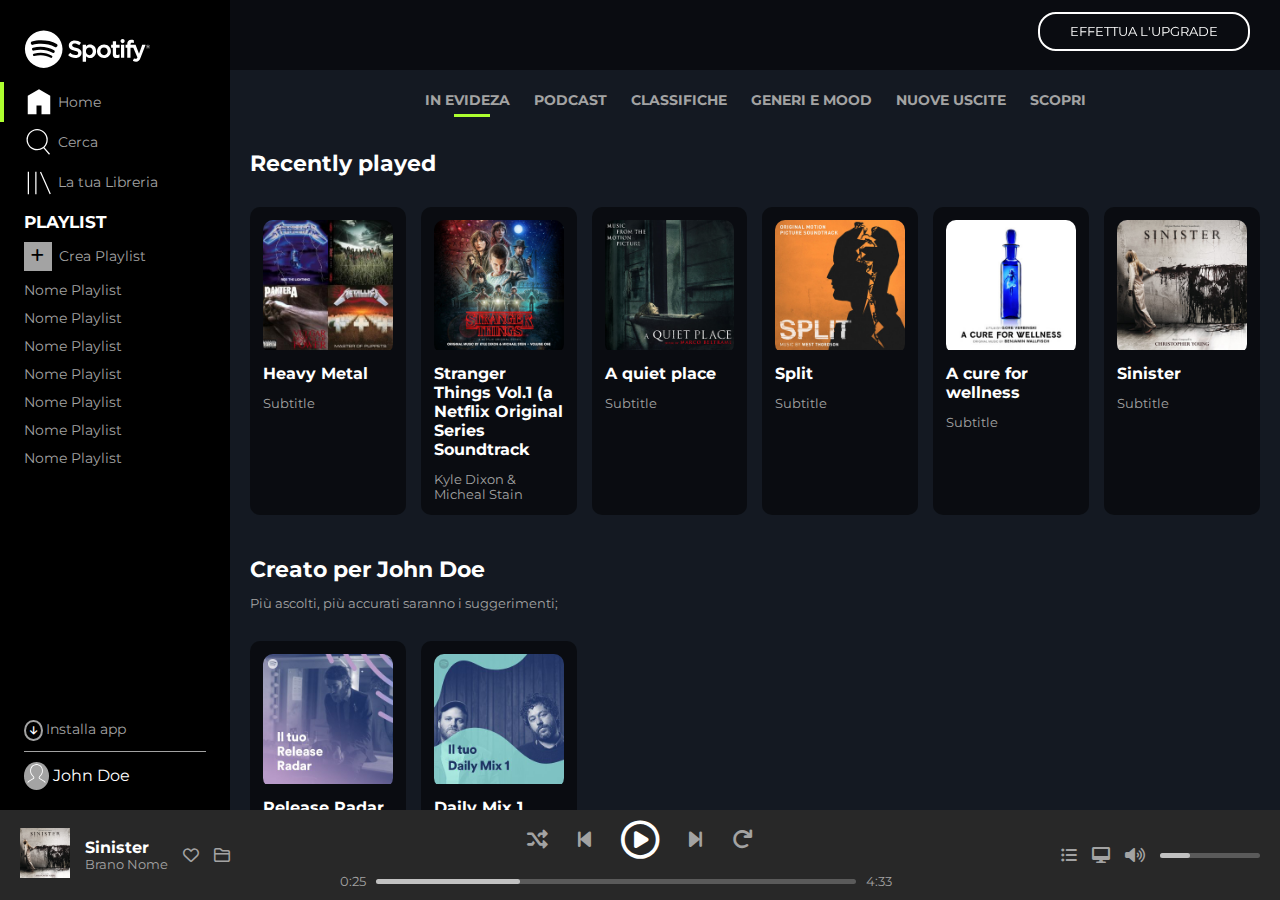
==== commit 0bb5e574: "index+style:miglioramenti/bonus: information" ====
--- a/index.html
+++ b/index.html
@@ -14,11 +14,13 @@
 </head>
 <body>
     <div class="container">
+        <!-- contenitore principale -->
         <div class="content-container">
+            <!-- aside -->
             <aside>
                 <div class="logo-box">
-                    <div class="logo">
-                        <img class="logo-big" src="img/logo.svg" alt="spotify logo">
+                    <div class="logo-big">
+                        <img src="img/logo.svg" alt="spotify logo">
                     </div>
                     <div class="logo-small">
                         <img src="img/logo-small.svg" alt="spotify logo small">
@@ -67,7 +69,7 @@
                 </div>
 
                 <div class="main-content">
-
+                    <!-- navigatore main-content -->
                     <nav>
                         <ul>
                             <li><a href="#">In e<span class="active">vide</span>za</a></li>
@@ -82,10 +84,15 @@
                     <section>
                         <h1>Recently played</h1>
                         <div class="main-box">
+
                             <div class="card">
                                 <div class="card-img">
                                     <img src="img/metal_lifting.jpg" alt="Heavy Metal">
-                                    <div class="card-img-change"><i class="fa-regular fa-circle-play"></i></div>
+                                    <div class="card-img-change">
+                                        <a href="bonus.html">
+                                            <i class="fa-solid fa-circle-play"></i>
+                                        </a>
+                                    </div>
                                 </div>
                                 <div class="card-text">
                                     <h2>Heavy Metal</h2>
@@ -96,7 +103,11 @@
                             <div class="card">
                                 <div class="card-img">
                                     <img src="img/stranger.jpeg" alt="Stranger Things">
-                                    <div class="card-img-change"><i class="fa-regular fa-circle-play"></i></div>
+                                    <div class="card-img-change">
+                                        <a href="bonus.html">
+                                            <i class="fa-solid fa-circle-play"></i>
+                                        </a>
+                                    </div>
                                 </div>
                                 <div class="card-text">
                                     <h2>Stranger Things Vol.1 (a Netflix Original Series Soundtrack</h2>
@@ -107,7 +118,11 @@
                             <div class="card">
                                 <div class="card-img">
                                     <img src="img/aquietplace.jpeg" alt="A quiet place">
-                                    <div class="card-img-change"><i class="fa-regular fa-circle-play"></i></div>
+                                    <div class="card-img-change">
+                                        <a href="bonus.html">
+                                            <i class="fa-solid fa-circle-play"></i>
+                                        </a>
+                                    </div>
                                 </div>
                                 <div class="card-text">
                                     <h2>A quiet place</h2>
@@ -118,7 +133,11 @@
                             <div class="card">
                                 <div class="card-img">
                                     <img src="img/split.jpeg" alt="Split">
-                                    <div class="card-img-change"><i class="fa-regular fa-circle-play"></i></div>
+                                    <div class="card-img-change">
+                                        <a href="bonus.html">
+                                            <i class="fa-solid fa-circle-play"></i>
+                                        </a>
+                                    </div>
                                 </div>
                                 <div class="card-text">
                                     <h2>Split</h2>
@@ -129,7 +148,11 @@
                             <div class="card">
                                 <div class="card-img">
                                     <img src="img/cure.jpeg" alt="A cure for wellness">
-                                    <div class="card-img-change"><i class="fa-regular fa-circle-play"></i></div>
+                                    <div class="card-img-change">
+                                        <a href="bonus.html">
+                                            <i class="fa-solid fa-circle-play"></i>
+                                        </a>
+                                    </div>
                                 </div>
                                 <div class="card-text">
                                     <h2>A cure for wellness</h2>
@@ -140,7 +163,11 @@
                             <div class="card">
                                 <div class="card-img">
                                     <img src="img/sinister.jpeg" alt="Sinister">
-                                    <div class="card-img-change"><i class="fa-regular fa-circle-play"></i></div>
+                                    <div class="card-img-change">
+                                        <a href="bonus.html">
+                                            <i class="fa-solid fa-circle-play"></i>
+                                        </a>
+                                    </div>
                                 </div>
                                 <div class="card-text">
                                     <h2>Sinister</h2>
@@ -154,48 +181,71 @@
                         <h1>Creato per John Doe</h1>
                         <p>Pi&ugrave; ascolti, pi&ugrave; accurati saranno i suggerimenti;</p>
                         <div class="main-box">
+
                             <div class="card">
                                 <div class="card-img">
                                     <img src="img/radar.jpeg" alt="Release Radar">
-                                    <div class="card-img-change"><i class="fa-regular fa-circle-play"></i></div>
+                                    <div class="card-img-change">
+                                        <a href="bonus.html">
+                                            <i class="fa-solid fa-circle-play"></i>
+                                        </a>
+                                    </div>
                                 </div>
                                 <div class="card-text">
                                     <h2>Release Radar</h2>
+                                    <p>ACDC, My Chemical Romance, The Neighbourhood</p>
                                 </div>
                             </div>
 
                             <div class="card">
                                 <div class="card-img">
                                     <img src="img/mixdaily.jpeg" alt="Daily Mix 1">
-                                    <div class="card-img-change"><i class="fa-regular fa-circle-play"></i></div>
+                                    <div class="card-img-change">
+                                        <a href="bonus.html">
+                                            <i class="fa-solid fa-circle-play"></i>
+                                        </a>
+                                    </div>
                                 </div>
                                 <div class="card-text">
                                     <h2>Daily Mix 1</h2>
+                                    <p>The score, Florence + the Machine, The 1975</p>
                                 </div>
                             </div>
                         </div>
                     </section>
+
                     <section>
                         <h1>Artisti più popolari</h1>
                         <p>Pi&ugrave; ascolti, pi&ugrave; accurati saranno i suggerimenti;</p>
                         <div class="main-box">
+
                             <div class="card">
                                 <div class="card-img">
                                     <img class="circle-img"  src="img/youg.jpeg" alt="Young and Beutiful">
-                                    <div class="card-img-change circle-change"><i class="fa-regular fa-circle-play"></i></div>
+                                    <div class="card-img-change">
+                                        <a href="bonus.html">
+                                            <i class="fa-solid fa-circle-play"></i>
+                                        </a>
+                                    </div>
                                 </div>
                                 <div class="card-text">
                                     <h2>Lana del Rey</h2>
+                                    <p>Artista</p>
                                 </div>
                             </div>
 
                             <div class="card">
                                 <div class="card-img">
                                     <img class="circle-img" src="img/einaudi.jpeg" alt="">
-                                    <div class="card-img-change circle-change"><i class="fa-regular fa-circle-play"></i></div>
+                                    <div class="card-img-change">
+                                        <a href="bonus.html">
+                                            <i class="fa-solid fa-circle-play"></i>
+                                        </a>
+                                    </div>
                                 </div>
                                 <div class="card-text">
                                     <h2>Ludovico Einaudi</h2>
+                                    <p>Artista</p>
                                 </div>
                             </div>
                         </div>
@@ -205,6 +255,7 @@
         </div>
  
         <footer>
+            <!-- left -->
             <div class="left box flex-container">
                 <div class="image">
                     <img src="img/sinister.jpeg" alt="Sinister">
@@ -216,7 +267,7 @@
                 <i class="fa-regular fa-heart"></i>
                 <i class="fa-regular fa-folder"></i>
             </div>
-
+            <!-- center -->
             <div class="center flex-container">
                 <div class="center-up flex-container">
                     <i class="fa-solid fa-shuffle"></i>
@@ -236,10 +287,11 @@
                     <span>4:33</span>
                 </div>
             </div>
+            <!-- right -->
             <div class="right box flex-container">
-
                 <i class="fa-solid fa-list-ul"></i>
                 <i class="fa-solid fa-desktop"></i>
+
                 <!-- connect -->
                 <div class="connect">
                     <h1>Connetti a un dispositivo</h1>
@@ -252,6 +304,7 @@
                     <div class="info"><a href="#">Ulteriori informazioni</a> </div>
                 </div>
                 <!-- /connect -->
+                
                 <i class="fa-solid fa-volume-high"></i>
 
                 <div class="progress-bar">
@@ -259,7 +312,7 @@
                         <div class="circle"></div>
                     </div>
                 </div>
-
+                
                 <div class="vertical-bar progress-bar">
                     <div class="vertical-progress progress">
                         <div class="vertical-circle circle"></div>
--- a/css/style.css
+++ b/css/style.css
@@ -9,6 +9,7 @@
     font-size: 16px;
 }
 body{
+    min-width: 500px;
     color: white;
     font-family: 'Montserrat', sans-serif;;
 }
@@ -21,6 +22,7 @@
 }
 /* contenitore principale */
 .content-container{
+    min-width: 500px;
     width: 100%;
     height: calc(100% - 90px);
     display: flex;
@@ -47,7 +49,7 @@
     padding: 10px 24px;
 }
 /* logo */
-.logo{
+.logo-big{
     width: 70%;
 }
 .logo-box{
@@ -70,12 +72,6 @@
 }
 .menu a{
     vertical-align: middle;
-}
-.menu li.active{
-    border-left: 4px solid #ADFF2F;
-}
-.menu li:hover{
-    border-left: 4px solid #ADFF2F;
 }
 /* playlist */
 .playlist{
@@ -130,6 +126,12 @@
 }
 aside a:hover .fa-solid{
     background-color: white;
+}
+.menu li.active{
+    border-left: 4px solid #ADFF2F;
+}
+.menu li:hover{
+    border-left: 4px solid #ADFF2F;
 }
 /* /aside */
 
@@ -221,20 +223,27 @@
     gap: 15px;
 }
 .main-box .card{
+    background-color: rgba(0, 0, 0, 0.5);
+    padding: 13px;
+    border-radius: 10px;
     width: calc((100% - 75px) / 6);
 }
 .card-img{
     width: 100%;
+    border-radius: 10px;
     position: relative;
-}
+    overflow: hidden;
+}
+.card .circle-img{
+    border-radius: 50%;
+}
+/* .card-img-change */
 .card-img-change{
     display: none;
     width: 100%;
     height: 100%;
-    text-align: center;
-    font-size: 4rem;
+    font-size: 3.7rem;
     line-height: 100%;
-    background-color: rgba(0, 0, 0, 0.5);
     position: absolute;
     top: 0;
     left: 0;
@@ -242,17 +251,24 @@
 .circle-change{
     border-radius: 50%;
 }
-.card-img-change .fa-regular{
-    position: absolute;
-    top: 50%;
-    left: 50%;
-    transform: translate(-50%, -50%);
-}
-.card .circle-img{
+.card-img-change .fa-solid{
+    color: #1ED760;
+    background-color: #000000;
     border-radius: 50%;
-}
-.card .card-text{
-    text-align: center;
+    position: absolute;
+    top: 55%;
+    right: 10px;
+    animation: show-up 0.3s ease-out;
+}
+@keyframes show-up{
+    from {
+        top: 100%;
+        opacity: 0.1;
+    }
+    to {
+        top: 55%;
+        opacity: 1;
+    }
 }
 /* main-content hover */
 .main-content nav a:hover{
@@ -261,13 +277,20 @@
 .main-content nav li:hover span{
     border-bottom: 3px solid #ADFF2F;
 }
-.card-img:hover .card-img-change{
+.card:hover .card-img-change{
     display: block;
+}
+.card-img-change .fa-solid:hover{
+    transform: scale(1.2);
+}
+.card:hover{
+    background-color: rgba(44, 44, 44, 0.5);
 }
 /* /main */
 
 /* footer */
 footer{
+    min-width: 500px;
     height: 90px;
     width: 100%;
     color: #A3A3A3;
@@ -319,14 +342,22 @@
     gap: 10px;
     font-size: 0.8rem;
 }
+.center-down .progress-bar{
+    width: 80%;
+}
+.center-down .progress{
+    animation: music-time 100s linear infinite;
+}
+@keyframes music-time{
+    from{width: 0;}
+    to{width: 100%;}
+}
+/* progress-bar */
 .progress-bar{
     height: 5px;
     background-color: #5A5A5A;
     border-radius: 3px;
     cursor: pointer;
-}
-.center-down .progress-bar{
-    width: 80%;
 }
 .progress-bar .progress{
     width: 30%;
@@ -344,13 +375,6 @@
     position: absolute;
     right: 0;
     top: -5px;
-}
-.center-down .progress{
-    animation: music-time 100s linear infinite;
-}
-@keyframes music-time{
-    from{width: 0;}
-    to{width: 100%;}
 }
 /* right */
 footer .right{
@@ -426,7 +450,7 @@
     display: block;
 }
 .center-up .fa-circle-play:hover{
-    transform: scale(1.2);
+    transform: scale(1.3);
 }
 footer .right .fa-desktop:hover + .connect{
     visibility: visible;
@@ -444,15 +468,9 @@
 }
 @media screen and (max-width: 768px){
     .main-box .card{
-        width: calc((100% - 75px) / 4);
-    }
-    footer .title{
-        display: none;
-    }
-    .left .fa-regular{
-        display: none;
-    }
-    .right .progress-bar, .right .fa-list-ul, .right .fa-desktop{
+        width: calc((100% - 75px) / 2);
+    }
+    footer .image, .left .fa-regular, .right .progress-bar, .right .fa-list-ul, .right .fa-desktop{
         display: none;
     }
     .progress-bar{
@@ -470,7 +488,7 @@
     .logo-box{
         padding: 10px 18px;
     }
-    .logo{
+    .logo-big{
         visibility: hidden;
     }
     .logo-small{
@@ -479,28 +497,20 @@
     .menu ul{
         padding-top: 15px;
     }
-    .menu li, .menu li.active{
+    .menu li, .menu li.active, .menu li:hover, .user div:first-child{
         border: none;
     }
-    .menu li:hover{
-        border: none;
+    .menu li:hover, .user .fa-arrow-down:hover{
         transform: scale(1.2);
         cursor: pointer;
     }
     .menu a, .playlist, .user span, .user a{
         display: none;
-    }
-    .user div:first-child{
-        border-bottom: none;
     }
     .user img, .user .fa-arrow-down{
         display: inline-block;
         margin-right: 0;
     }
-    .user .fa-arrow-down:hover{
-        transform: scale(1.2);
-        cursor: pointer;
-    }
     main{
         width: calc(100% - 70px);
     }
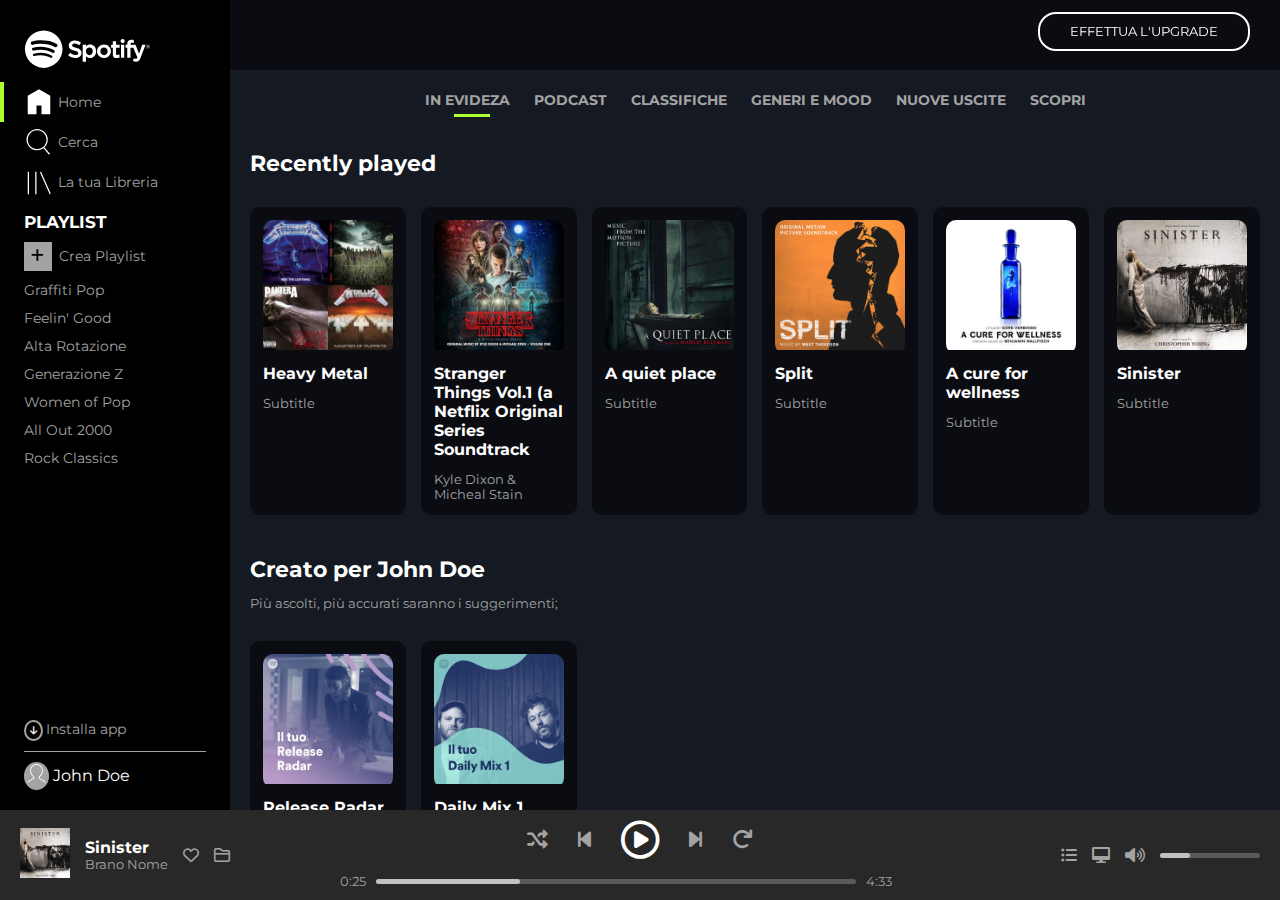
==== commit 59e6cc33: "bonus: modifiche canzoni" ====
--- a/index.html
+++ b/index.html
@@ -40,13 +40,13 @@
                     <h3>Playlist</h3>
                     <ul>
                         <li><a href="#"><i class="fa-solid fa-plus"></i> Crea Playlist</a></li>
-                        <li><a href="#">Nome Playlist</a></li>
-                        <li><a href="#">Nome Playlist</a></li>
-                        <li><a href="#">Nome Playlist</a></li>
-                        <li><a href="#">Nome Playlist</a></li>
-                        <li><a href="#">Nome Playlist</a></li>
-                        <li><a href="#">Nome Playlist</a></li>
-                        <li><a href="#">Nome Playlist</a></li>
+                        <li><a href="#">Graffiti Pop</a></li>
+                        <li><a href="#">Feelin' Good</a></li>
+                        <li><a href="#">Alta Rotazione</a></li>
+                        <li><a href="#">Generazione Z</a></li>
+                        <li><a href="#">Women of Pop</a></li>
+                        <li><a href="#">All Out 2000</a></li>
+                        <li><a href="#">Rock Classics</a></li>
                     </ul>
                 </div>
 
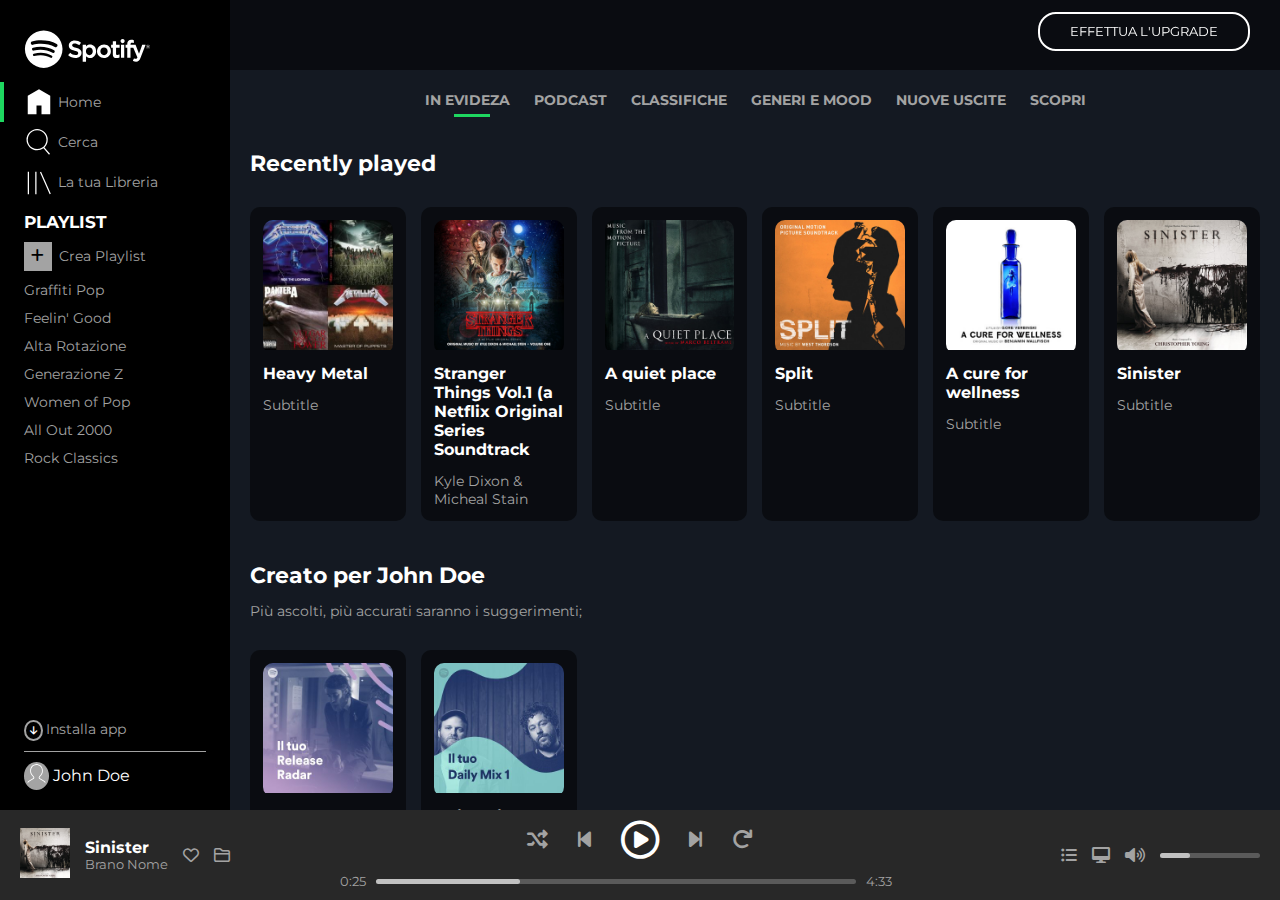
==== commit 7157b612: "bonus+index+style: miglioramenti" ====
--- a/index.html
+++ b/index.html
@@ -312,12 +312,14 @@
                         <div class="circle"></div>
                     </div>
                 </div>
-                
+
+                <!-- vertical-bar -->
                 <div class="vertical-bar progress-bar">
                     <div class="vertical-progress progress">
                         <div class="vertical-circle circle"></div>
                     </div>
                 </div>
+                <!-- vertical-bar -->
             </div>
         </footer>
     </div> 
--- a/css/style.css
+++ b/css/style.css
@@ -70,6 +70,9 @@
     padding: 5px 20px;
     border-left: 4px solid transparent;
 }
+.menu li.active{
+    border-left: 4px solid #1ED760;
+}
 .menu a{
     vertical-align: middle;
 }
@@ -127,11 +130,8 @@
 aside a:hover .fa-solid{
     background-color: white;
 }
-.menu li.active{
-    border-left: 4px solid #ADFF2F;
-}
 .menu li:hover{
-    border-left: 4px solid #ADFF2F;
+    border-left: 4px solid #1ED760;
 }
 /* /aside */
 
@@ -184,7 +184,7 @@
     padding-top: 10px;
 }
 main p{
-    font-size: 0.8rem;
+    font-size: 0.9rem;
     padding-top: 13px;
     color: #A3A3A3;
 }
@@ -208,7 +208,7 @@
     border-bottom: 3px solid transparent;
 }
 .main-content nav li .active{
-    border-bottom: 3px solid #ADFF2F;
+    border-bottom: 3px solid #1ED760;
 }
 /* section */
 .main-content section{
@@ -240,13 +240,7 @@
 /* .card-img-change */
 .card-img-change{
     display: none;
-    width: 100%;
-    height: 100%;
     font-size: 3.7rem;
-    line-height: 100%;
-    position: absolute;
-    top: 0;
-    left: 0;
 }
 .circle-change{
     border-radius: 50%;
@@ -256,17 +250,17 @@
     background-color: #000000;
     border-radius: 50%;
     position: absolute;
-    top: 55%;
+    bottom: 20px;
     right: 10px;
     animation: show-up 0.3s ease-out;
 }
 @keyframes show-up{
     from {
-        top: 100%;
+        bottom: -70px;
         opacity: 0.1;
     }
     to {
-        top: 55%;
+        bottom: 20px;
         opacity: 1;
     }
 }
@@ -275,7 +269,7 @@
     color: white;
 }
 .main-content nav li:hover span{
-    border-bottom: 3px solid #ADFF2F;
+    border-bottom: 3px solid #1ED760;
 }
 .card:hover .card-img-change{
     display: block;
@@ -444,7 +438,7 @@
     color: #ffffff;
 }
 .progress-bar .progress:hover{
-    background-color: #ADFF2F;
+    background-color: #1ED760;
 }
 .progress-bar .progress:hover .circle{
     display: block;
